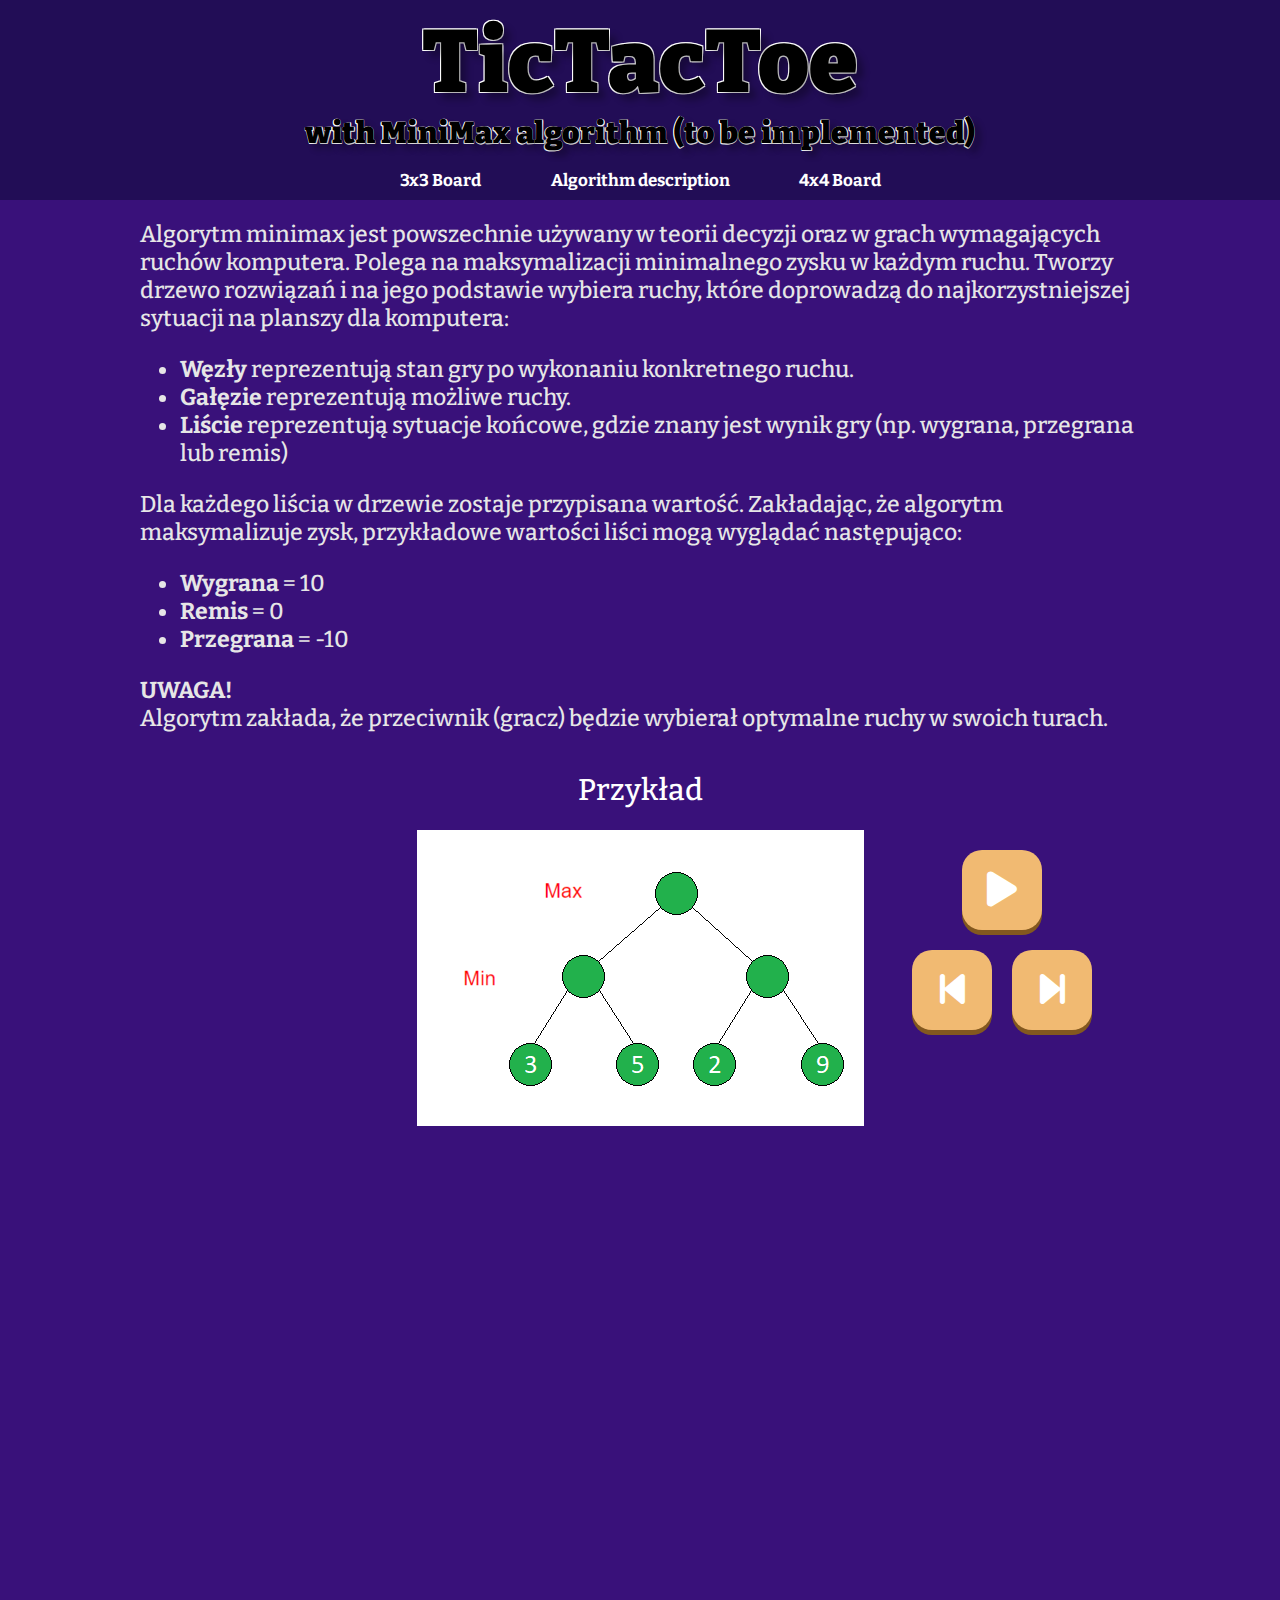
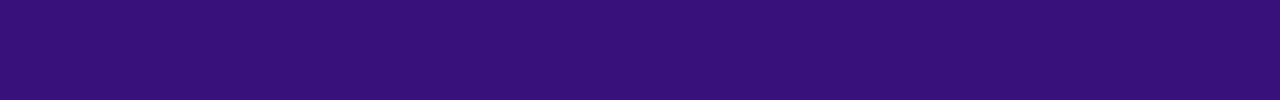
==== description.html @ 329640b1 "Started animating example" ====
<!DOCTYPE html>
<html lang="en">
<head>
    <meta charset="UTF-8">
    <title>TicTacToe with MiniMax algorithm</title>
    <link rel="stylesheet" href="description.css">
    <link rel="stylesheet" href="background_header.css">

    <link rel="preconnect" href="https://fonts.googleapis.com">
    <link rel="preconnect" href="https://fonts.gstatic.com" crossorigin>
    <link href="https://fonts.googleapis.com/css2?family=Bitter:ital,wght@0,100..900;1,100..900&display=swap" rel="stylesheet">
    <link href="https://fonts.googleapis.com/css2?family=Roboto:wght@400;900&display=swap" rel="stylesheet">
    <link href="https://cdnjs.cloudflare.com/ajax/libs/font-awesome/6.5.0/css/all.min.css" rel="stylesheet">

    <script src="exampleAnimation.js" defer></script>
</head>

<body>
    <div class="logo">
            <header>
            <a href="">
                <p class="main-title">TicTacToe</p>
                <p class="sub-title">with MiniMax algorithm (to be implemented)</p>
            </a>
            </header>
        <div class="menu">
            <div class="menuOption" id="option3x3" onclick="location.href='game3x3.html';">3x3 Board</div>
            <div class="menuOption" id="optionDescrytpion" onclick="location.href='description.html';">Algorithm description</div>
            <div class="menuOption" id="option4x4" onclick="location.href='game4x4.html';">4x4 Board</div>
        </div>
    </div>
    <div class="container">
        <div class="descriptionContainer">
            Algorytm minimax jest powszechnie używany w teorii decyzji oraz w grach wymagających ruchów komputera. 
            Polega na maksymalizacji minimalnego zysku w każdym ruchu.
            Tworzy drzewo rozwiązań i na jego 
            podstawie wybiera ruchy, które doprowadzą do najkorzystniejszej sytuacji na planszy dla komputera:
            <br/>
            <ul>
                <li><strong>Węzły</strong> reprezentują stan gry po wykonaniu konkretnego ruchu.</li>
                <li><strong>Gałęzie</strong> reprezentują możliwe ruchy.</li>
                <li><strong>Liście</strong> reprezentują sytuacje końcowe, gdzie znany jest wynik gry (np. wygrana, przegrana lub remis)</li>
            </ul>
            Dla każdego liścia w drzewie zostaje przypisana wartość. Zakładając, że algorytm maksymalizuje zysk, przykładowe wartości liści mogą wyglądać następująco:
            <br>
            <ul>
                <li><strong>Wygrana</strong> = 10</li>
                <li><strong>Remis</strong> = 0</li>
                <li><strong>Przegrana</strong> = -10</li>
            </ul>
            <strong>UWAGA!</strong> Algorytm zakłada, że przeciwnik (gracz) będzie wybierał optymalne ruchy w swoich turach.
        </div>
        <div class="example">
            <div class="exampleText">Przykład</div>
            <div class="exampleGIF">
                <div class="imageContainer">
                    <img src="images/minmaxv1.png" class="image">
                    <img src="images/minmaxv2.png" class="image">
                    <img src="images/minmaxv3.png" class="image">
                    <img src="images/minmaxv4.png" class="image">
                </div>
                <div class="playShadow">
                    <button class="exampleButton" id="playButton"><i class="fa-solid fa-play"></i></button>
                    <div class="shadow"></div>
                </div>
                <div class="previousShadow">
                    <button class="exampleButton" id="previousButton"><i class="fa-solid fa-backward-step"></i></button>
                    <div class="shadow"></div>
                </div>
                <div class="nextShadow">
                    <button class="exampleButton" id="nextButton"><i class="fa-solid fa-forward-step"></i></button>
                    <div class="shadow"></div>
                </div>
            </div>
        </div>
    </div>
</body>
</html>
---- description.css ----
.container {
    display: flex;
    flex-direction: column;
    width: 1040px;
    height: 1500px;
}

.descriptionContainer {
    display: flex;
    flex-direction: column;
    width: 1000px;
    height: 500px;
    padding: 20px;
    color: rgb(230, 230, 230);
    font-size: 23px;
    font-weight: 500;
}

.example {
    display: flex;
    flex-direction: column;
    align-items: center;
    width: 1040px;
    height: 1000px;
    overflow: hidden;
}

.exampleText {
    display: flex;
    justify-content: center;
    align-items: center;
    color: white;
    font-size: 30px;
    font-weight: 500;
    width: 1040px;
    height: 80px;
    padding-top: 10px;
}

.imageContainer {
    position: relative;
    height: 296px;
    width: 447px;
}

.image {
    position: absolute;
    top: 0;
    left: 0;
    width: 100%;
    height: auto;
    opacity: 0;
    transition: opacity 1s ease-in-out;
}

.image.active {
    opacity: 1;
}

.exampleGIF {
    position: relative;
    width: 1040px;
    height: 300px;
    display: flex;
    justify-content: center;
}

.exampleButton {
    position: relative;
    border-radius: 20px;
    height: 80px;
    width: 80px;
    background-color: rgb(241, 186, 114);
    border: 0px;
    color: rgb(255, 255, 255);
    font-size: 40px;
}

.exampleButton:hover {
    cursor: pointer;
    color: rgb(103, 118, 255);
}

.exampleButton:active {
    top: 5px;
}

.shadowButton:active {
    top: 5px;
}

.playShadow {
    position: absolute;
    height: 85px;
    top: 20px;
    transform: translateX(362px);
}

.previousShadow {
    position: absolute;
    height: 85px;
    top: 120px;
    transform: translateX(312px);
}

.nextShadow {
    position: absolute;
    height: 85px;
    top: 120px;
    transform: translateX(412px);
}

.shadow {
    position: absolute;
    background-color: rgb(197, 4, 4);
    top: 5px;
    height: 80px;
    width: 80px;
    border-radius: 20px;
    z-index: -1;
    background-color: rgb(131, 88, 31);
}
---- background_header.css ----
body {
    background-color: rgb(57, 17, 122);
    display: flex;
    flex-direction: column;
    align-items: center;
    overflow: auto;
    scrollbar-width: none;
    margin: 0;
    font-family: "Bitter", serif;
    font-weight: 300;
}

/* scrollbar remove */
html {
    -ms-overflow-style: none; /*Internet Explorer 10+ */
    scrollbar-width: none;    /*Firefox */
}
html::-webkit-scrollbar {
    display: none; /*Safari and Chrome */
}

.logo {
    width: 100vw;
    display: flex;
    flex-direction: column;
    align-items: center;
    height: 200px;
    background-color: rgb(34, 13, 86);
}

header {
    width: 100vw;
    text-align: center;
    height: 170px;
}

header a {
    text-decoration: none;
    color: inherit;
}

.menu {
    width: 100vw;
    height: 40px;
    background-color: rgb(34, 13, 86);
    display: flex;
    justify-content: center;
    color: white;
}

.menuOption {
    display: block;
    width: 190px;
    text-align: center;
    padding: 5px;
    display: flex;
    align-items: center;
    justify-content: center;
    font-size: 17px;
    font-weight: 700;
    transition: 0.2s ease-out;
}

.menuOption:hover {
    background-color: rgb(44, 18, 112);
    cursor: pointer;
}

.main-title {
    font-size: 88px;
    font-weight: 900;
    margin-bottom: 0px;
    margin-top: 10px;
    text-shadow: 
    7px 7px 7px rgba(0, 0, 0, 0.3),
    -1px -1px 0 white,
     1px -1px 0 white,
    -1px  1px 0 white,
     1px  1px 0 white;
}

.sub-title {
    margin-top: 0px;
    margin-bottom: 0px;
    font-size: 30px;
    font-weight: 900;
    letter-spacing: 0.5px;
    text-shadow:
    6px 6px 6px rgba(0, 0, 0, 0.3),
    -0.5px -0.5px 0 white,  
    0.5px -0.5px 0 white,
    -0.5px  0.5px 0 white,
    0.5px  0.5px 0 white;
}
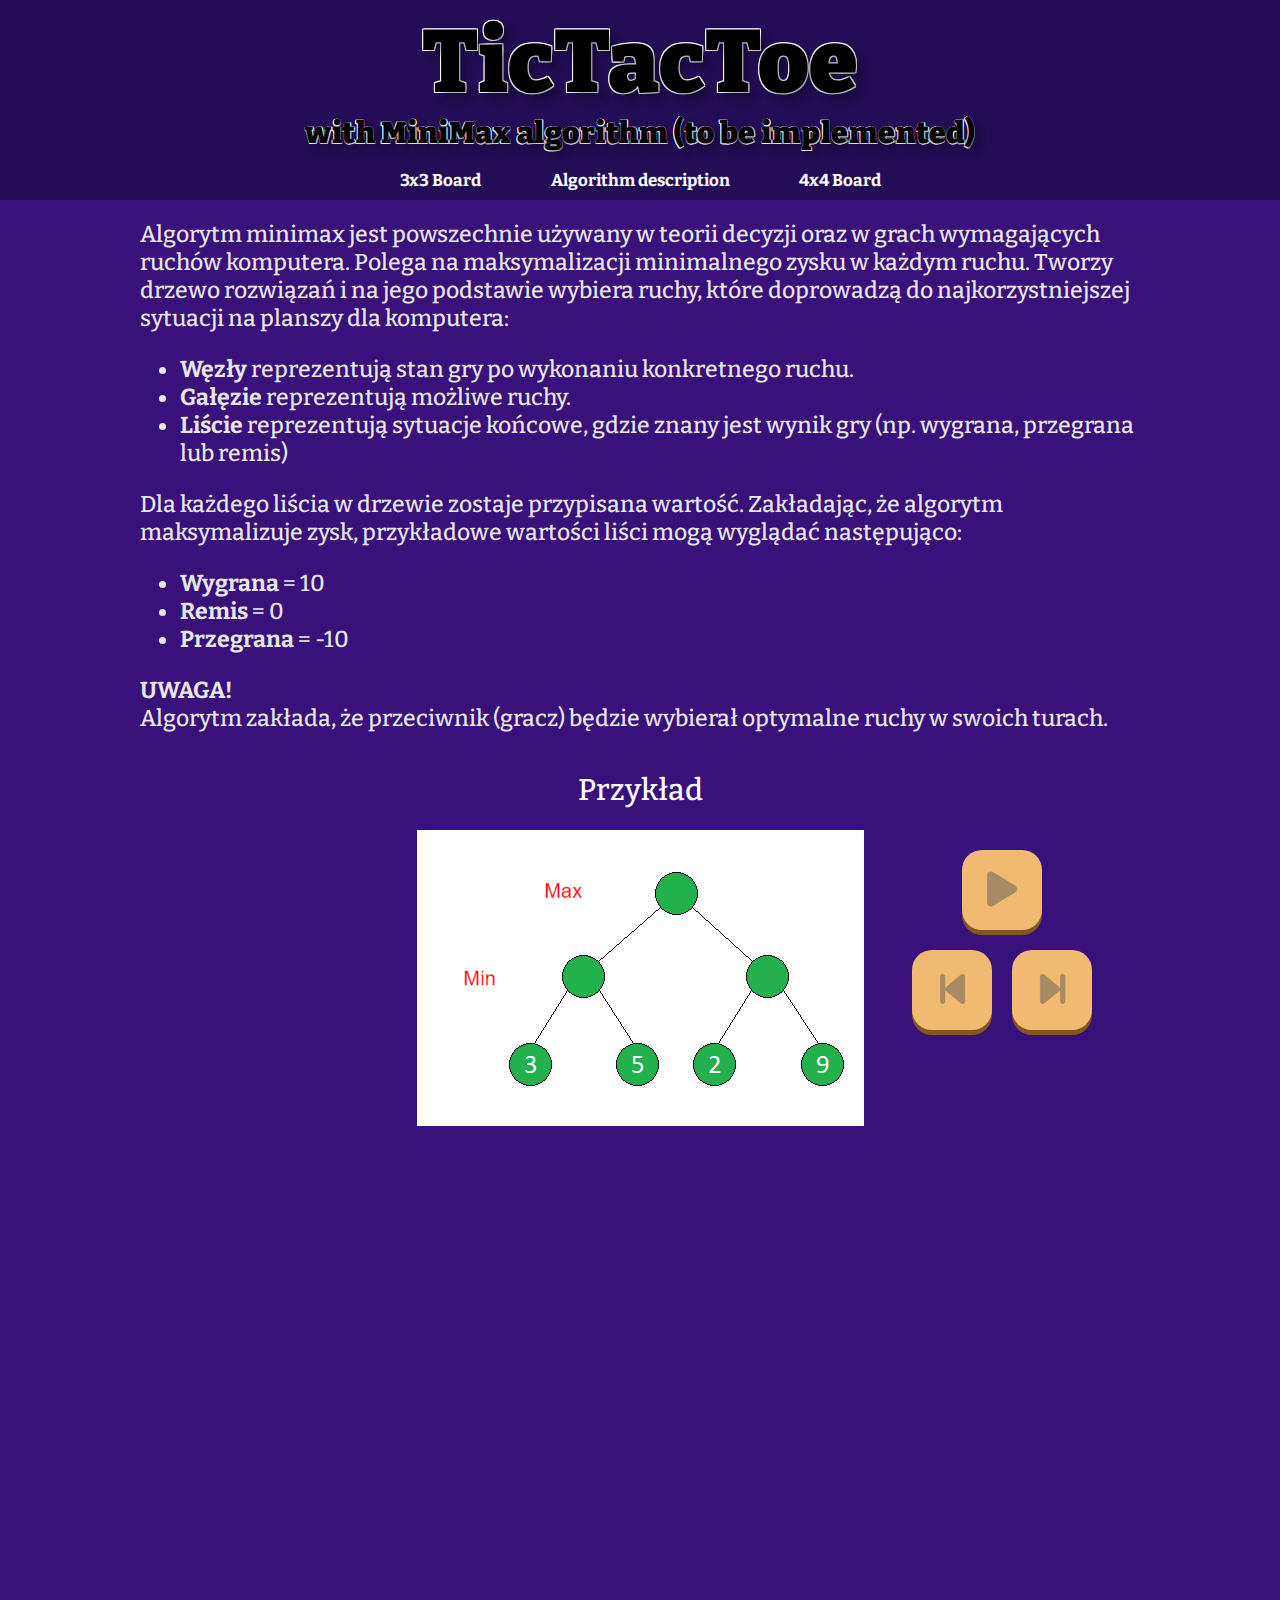
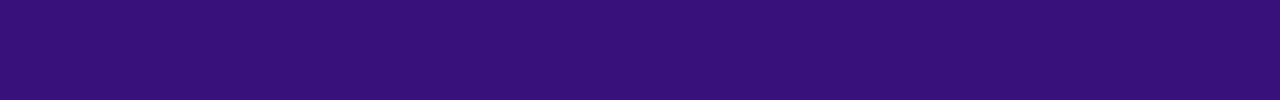
==== commit 5daba654: "Finished example animations" ====
--- a/description.html
+++ b/description.html
@@ -17,17 +17,17 @@
 
 <body>
     <div class="logo">
-            <header>
+        <header>
             <a href="">
                 <p class="main-title">TicTacToe</p>
                 <p class="sub-title">with MiniMax algorithm (to be implemented)</p>
             </a>
-            </header>
-        <div class="menu">
-            <div class="menuOption" id="option3x3" onclick="location.href='game3x3.html';">3x3 Board</div>
-            <div class="menuOption" id="optionDescrytpion" onclick="location.href='description.html';">Algorithm description</div>
-            <div class="menuOption" id="option4x4" onclick="location.href='game4x4.html';">4x4 Board</div>
-        </div>
+        </header>
+    </div>
+    <div class="menu">
+        <div class="menuOption" id="option3x3" onclick="location.href='game3x3.html';">3x3 Board</div>
+        <div class="menuOption" id="optionDescrytpion" onclick="location.href='description.html';">Algorithm description</div>
+        <div class="menuOption" id="option4x4" onclick="location.href='game4x4.html';">4x4 Board</div>
     </div>
     <div class="container">
         <div class="descriptionContainer">
--- a/description.css
+++ b/description.css
@@ -50,7 +50,7 @@
     width: 100%;
     height: auto;
     opacity: 0;
-    transition: opacity 1s ease-in-out;
+    transition: opacity 0.4s ease-in-out;
 }
 
 .image.active {
@@ -72,7 +72,8 @@
     width: 80px;
     background-color: rgb(241, 186, 114);
     border: 0px;
-    color: rgb(255, 255, 255);
+    /* color: rgb(255, 255, 255); */
+    color: rgb(168, 139, 101);
     font-size: 40px;
 }
 
@@ -82,10 +83,6 @@
 }
 
 .exampleButton:active {
-    top: 5px;
-}
-
-.shadowButton:active {
     top: 5px;
 }
 
@@ -121,3 +118,8 @@
     background-color: rgb(131, 88, 31);
 }
 
+.exampleButton.disabled {
+    background-color: rgb(150, 123, 87);
+    color: rgb(233, 194, 143);
+    pointer-events: none;
+}--- a/background_header.css
+++ b/background_header.css
@@ -24,7 +24,7 @@
     display: flex;
     flex-direction: column;
     align-items: center;
-    height: 200px;
+    height: 160px;
     background-color: rgb(34, 13, 86);
 }
 
@@ -40,6 +40,8 @@
 }
 
 .menu {
+    position: sticky;
+    top: 0;
     width: 100vw;
     height: 40px;
     background-color: rgb(34, 13, 86);
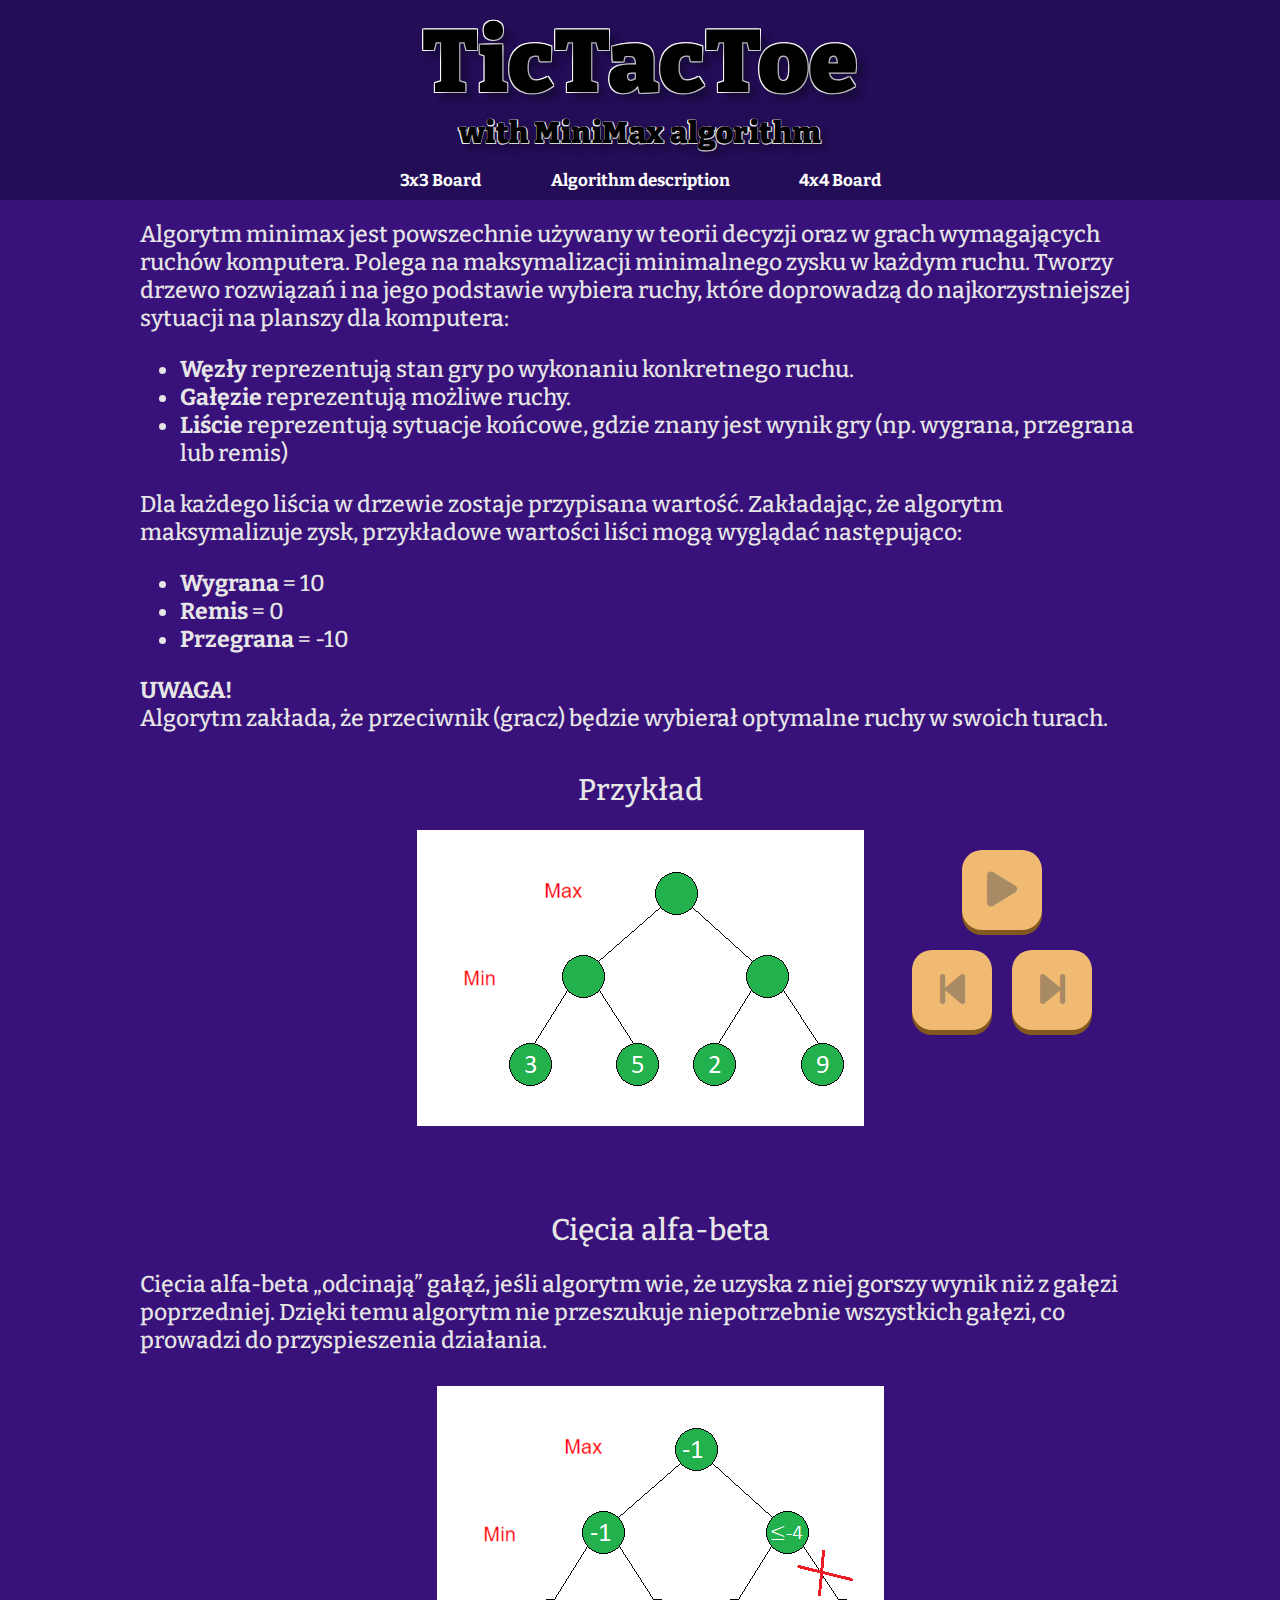
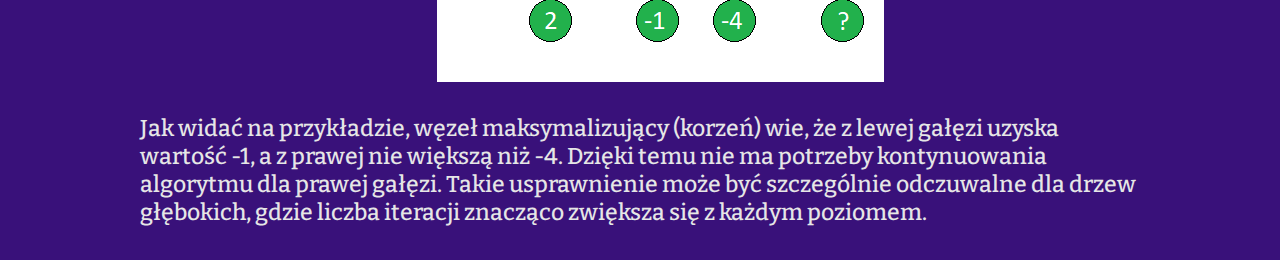
==== commit b31fd3a5: "Implemented algorithm with alpha/beta pruning (4x4 is not working)." ====
--- a/description.html
+++ b/description.html
@@ -3,8 +3,8 @@
 <head>
     <meta charset="UTF-8">
     <title>TicTacToe with MiniMax algorithm</title>
-    <link rel="stylesheet" href="description.css">
-    <link rel="stylesheet" href="background_header.css">
+    <link rel="stylesheet" href="styles/description.css">
+    <link rel="stylesheet" href="styles/background_header.css">
 
     <link rel="preconnect" href="https://fonts.googleapis.com">
     <link rel="preconnect" href="https://fonts.gstatic.com" crossorigin>
@@ -12,7 +12,7 @@
     <link href="https://fonts.googleapis.com/css2?family=Roboto:wght@400;900&display=swap" rel="stylesheet">
     <link href="https://cdnjs.cloudflare.com/ajax/libs/font-awesome/6.5.0/css/all.min.css" rel="stylesheet">
 
-    <script src="exampleAnimation.js" defer></script>
+    <script src="scripts/exampleAnimation.js" defer></script>
 </head>
 
 <body>
@@ -20,7 +20,7 @@
         <header>
             <a href="">
                 <p class="main-title">TicTacToe</p>
-                <p class="sub-title">with MiniMax algorithm (to be implemented)</p>
+                <p class="sub-title">with MiniMax algorithm</p>
             </a>
         </header>
     </div>
@@ -73,6 +73,18 @@
                 </div>
             </div>
         </div>
+        <div class="alphaBetaExample">
+            <div class="ABText">Cięcia alfa-beta</div>
+            Cięcia alfa-beta „odcinają” gałąź, jeśli algorytm wie, że uzyska z niej gorszy wynik niż z gałęzi poprzedniej. 
+            Dzięki temu algorytm nie przeszukuje niepotrzebnie wszystkich gałęzi, co prowadzi do przyspieszenia działania.
+            <div class="ABImage">
+                <img src="images/alfaBeta.png">
+            </div>
+            Jak widać na przykładzie, węzeł maksymalizujący (korzeń) wie, że z lewej gałęzi uzyska wartość -1, a z prawej nie większą niż -4.
+            Dzięki temu nie ma potrzeby kontynuowania algorytmu dla prawej gałęzi. 
+            Takie usprawnienie może być szczególnie odczuwalne dla drzew głębokich, 
+            gdzie liczba iteracji znacząco zwiększa się z każdym poziomem.
+        </div>
     </div>
 </body>
 </html>--- a/styles/description.css
+++ b/styles/description.css
@@ -0,0 +1,157 @@
+.container {
+    display: flex;
+    flex-direction: column;
+    width: 1040px;
+    height: 1660px;
+}
+
+.descriptionContainer {
+    display: flex;
+    flex-direction: column;
+    width: 1000px;
+    height: 500px;
+    padding: 20px;
+    color: rgb(230, 230, 230);
+    font-size: 23px;
+    font-weight: 500;
+}
+
+.example {
+    display: flex;
+    flex-direction: column;
+    align-items: center;
+    width: 1040px;
+    height: 420px;
+    overflow: hidden;
+}
+
+.exampleText {
+    display: flex;
+    justify-content: center;
+    align-items: center;
+    color: rgb(230, 230, 230);
+    font-size: 30px;
+    font-weight: 500;
+    width: 1040px;
+    height: 80px;
+    padding-top: 10px;
+}
+
+.imageContainer {
+    position: relative;
+    height: 296px;
+    width: 447px;
+}
+
+.image {
+    position: absolute;
+    top: 0;
+    left: 0;
+    width: 100%;
+    height: auto;
+    opacity: 0;
+    transition: opacity 0.4s ease-in-out;
+}
+
+.image.active {
+    opacity: 1;
+}
+
+.exampleGIF {
+    position: relative;
+    width: 1040px;
+    height: 300px;
+    display: flex;
+    justify-content: center;
+}
+
+.exampleButton {
+    position: relative;
+    border-radius: 20px;
+    height: 80px;
+    width: 80px;
+    background-color: rgb(241, 186, 114);
+    border: 0px;
+    color: rgb(168, 139, 101);
+    font-size: 40px;
+}
+
+.exampleButton:hover {
+    cursor: pointer;
+    color: rgb(103, 118, 255);
+}
+
+.exampleButton:active {
+    top: 5px;
+}
+
+.playShadow {
+    position: absolute;
+    height: 85px;
+    top: 20px;
+    transform: translateX(362px);
+}
+
+.previousShadow {
+    position: absolute;
+    height: 85px;
+    top: 120px;
+    transform: translateX(312px);
+}
+
+.nextShadow {
+    position: absolute;
+    height: 85px;
+    top: 120px;
+    transform: translateX(412px);
+}
+
+.shadow {
+    position: absolute;
+    background-color: rgb(197, 4, 4);
+    top: 5px;
+    height: 80px;
+    width: 80px;
+    border-radius: 20px;
+    z-index: -1;
+    background-color: rgb(131, 88, 31);
+}
+
+.exampleButton.disabled {
+    background-color: rgb(150, 123, 87);
+    color: rgb(233, 194, 143);
+    pointer-events: none;
+}
+
+.alphaBetaExample {
+    width: 1000px;
+    height: 650px;
+    display: flex;
+    flex-direction: column;
+    color: rgb(230, 230, 230);
+    font-size: 23px;
+    font-weight: 500;
+    padding: 20px;
+}
+
+.ABText {
+    display: flex;
+    justify-content: center;
+    align-items: center;
+    color: rgb(230, 230, 230);
+    font-size: 30px;
+    font-weight: 500;
+    width: 1040px;
+    height: 80px;
+    padding-top: 10px;
+}
+
+.ABImage {
+    display: flex;
+    align-items: center;
+    justify-content: center;
+    width: 1040px;
+    height: 300px;
+    margin-top: 30px;
+    margin-bottom: 30px;
+}--- a/styles/background_header.css
+++ b/styles/background_header.css
@@ -0,0 +1,97 @@
+body {
+    background-color: rgb(57, 17, 122);
+    display: flex;
+    flex-direction: column;
+    align-items: center;
+    overflow: auto;
+    scrollbar-width: none;
+    margin: 0;
+    font-family: "Bitter", serif;
+    font-weight: 300;
+}
+
+/* scrollbar remove */
+html {
+    -ms-overflow-style: none; /*Internet Explorer 10+ */
+    scrollbar-width: none;    /*Firefox */
+}
+html::-webkit-scrollbar {
+    display: none; /*Safari and Chrome */
+}
+
+.logo {
+    width: 100vw;
+    display: flex;
+    flex-direction: column;
+    align-items: center;
+    height: 160px;
+    background-color: rgb(34, 13, 86);
+}
+
+header {
+    width: 100vw;
+    text-align: center;
+    height: 170px;
+}
+
+header a {
+    text-decoration: none;
+    color: inherit;
+}
+
+.menu {
+    position: sticky;
+    z-index: 100;
+    top: 0;
+    width: 100vw;
+    height: 40px;
+    background-color: rgb(34, 13, 86);
+    display: flex;
+    justify-content: center;
+    color: white;
+}
+
+.menuOption {
+    display: block;
+    width: 190px;
+    text-align: center;
+    padding: 5px;
+    display: flex;
+    align-items: center;
+    justify-content: center;
+    font-size: 17px;
+    font-weight: 700;
+    transition: 0.2s ease-out;
+}
+
+.menuOption:hover {
+    background-color: rgb(44, 18, 112);
+    cursor: pointer;
+}
+
+.main-title {
+    font-size: 88px;
+    font-weight: 900;
+    margin-bottom: 0px;
+    margin-top: 10px;
+    text-shadow: 
+    7px 7px 7px rgba(0, 0, 0, 0.3),
+    -1px -1px 0 white,
+     1px -1px 0 white,
+    -1px  1px 0 white,
+     1px  1px 0 white;
+}
+
+.sub-title {
+    margin-top: 0px;
+    margin-bottom: 0px;
+    font-size: 30px;
+    font-weight: 900;
+    letter-spacing: 0.5px;
+    text-shadow:
+    6px 6px 6px rgba(0, 0, 0, 0.3),
+    -0.5px -0.5px 0 white,  
+    0.5px -0.5px 0 white,
+    -0.5px  0.5px 0 white,
+    0.5px  0.5px 0 white;
+}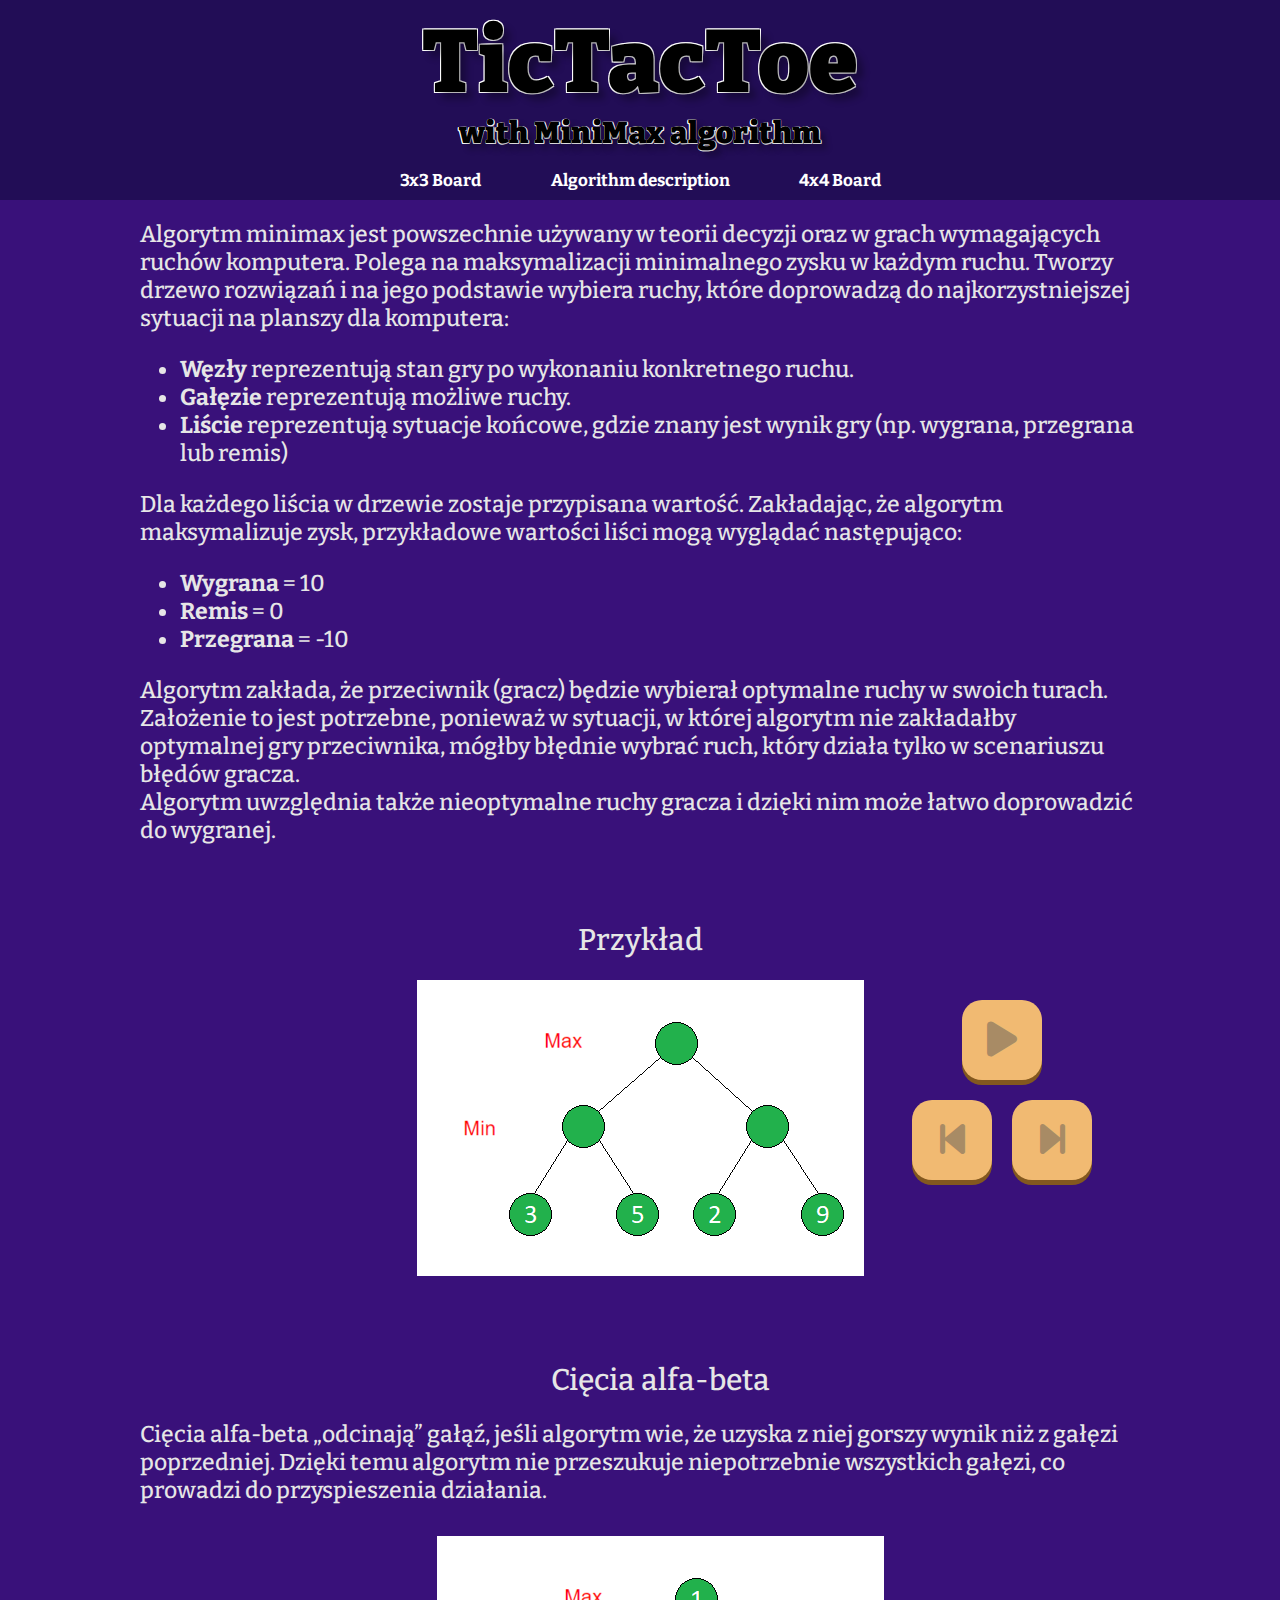
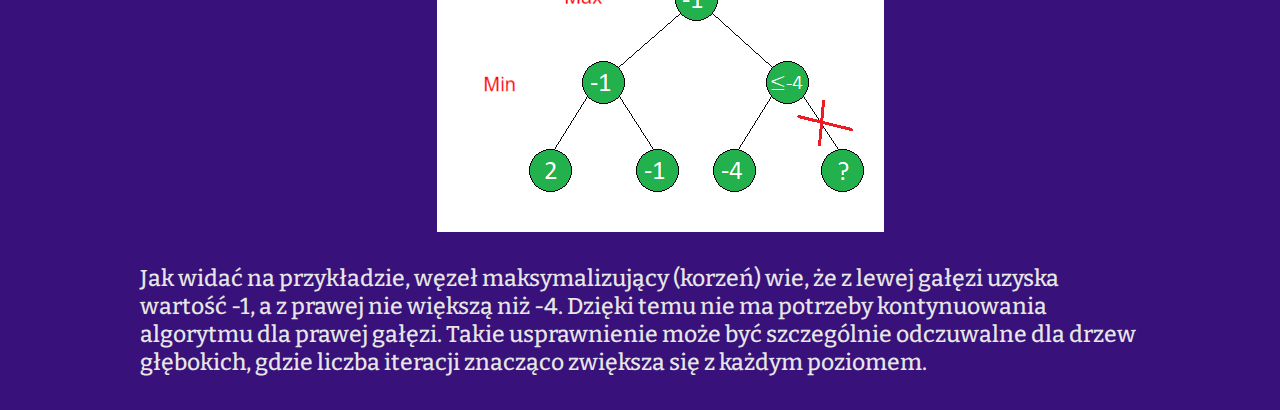
==== commit 1cbd8ac4: "Fixes" ====
--- a/description.html
+++ b/description.html
@@ -48,7 +48,10 @@
                 <li><strong>Remis</strong> = 0</li>
                 <li><strong>Przegrana</strong> = -10</li>
             </ul>
-            <strong>UWAGA!</strong> Algorytm zakłada, że przeciwnik (gracz) będzie wybierał optymalne ruchy w swoich turach.
+            Algorytm zakłada, że przeciwnik (gracz) będzie wybierał optymalne ruchy w swoich turach. <br>
+            Założenie to jest potrzebne, ponieważ w sytuacji, w której algorytm nie zakładałby optymalnej gry przeciwnika,
+            mógłby błędnie wybrać ruch, który działa tylko w scenariuszu błędów gracza. <br>
+            Algorytm uwzględnia także nieoptymalne ruchy gracza i dzięki nim może łatwo doprowadzić do wygranej.
         </div>
         <div class="example">
             <div class="exampleText">Przykład</div>
--- a/styles/description.css
+++ b/styles/description.css
@@ -2,14 +2,14 @@
     display: flex;
     flex-direction: column;
     width: 1040px;
-    height: 1660px;
+    height: 1810px;
 }
 
 .descriptionContainer {
     display: flex;
     flex-direction: column;
     width: 1000px;
-    height: 500px;
+    height: 650px;
     padding: 20px;
     color: rgb(230, 230, 230);
     font-size: 23px;
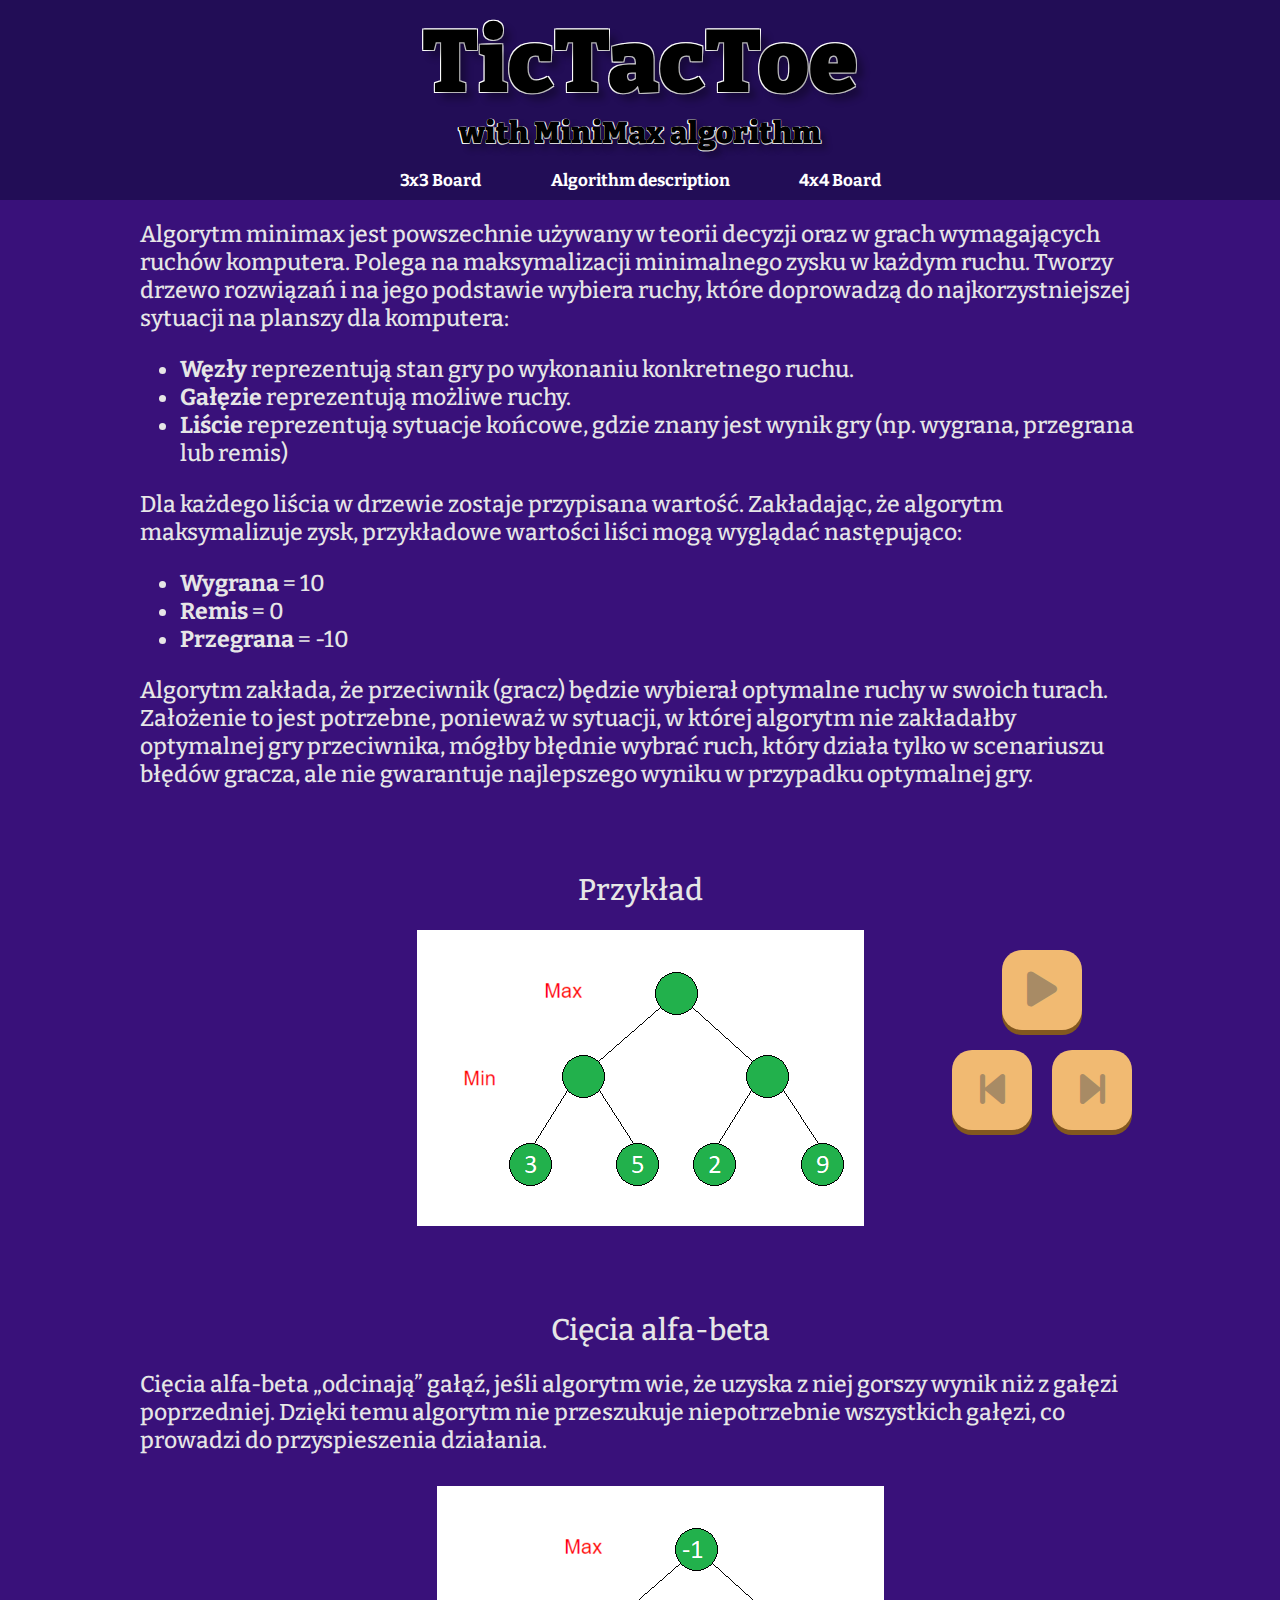
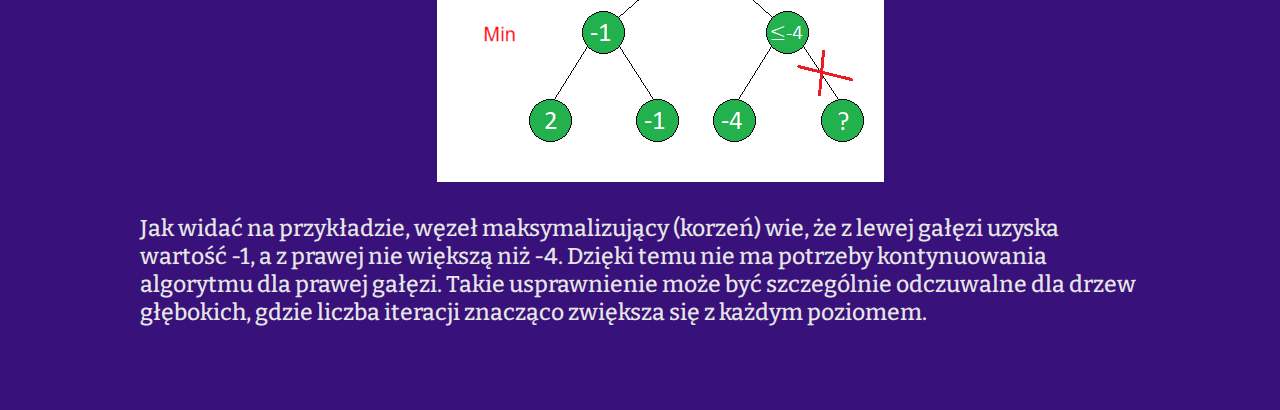
==== commit 534320f1: "First version of visualization" ====
--- a/description.html
+++ b/description.html
@@ -50,8 +50,8 @@
             </ul>
             Algorytm zakłada, że przeciwnik (gracz) będzie wybierał optymalne ruchy w swoich turach. <br>
             Założenie to jest potrzebne, ponieważ w sytuacji, w której algorytm nie zakładałby optymalnej gry przeciwnika,
-            mógłby błędnie wybrać ruch, który działa tylko w scenariuszu błędów gracza. <br>
-            Algorytm uwzględnia także nieoptymalne ruchy gracza i dzięki nim może łatwo doprowadzić do wygranej.
+            mógłby błędnie wybrać ruch, który działa tylko w scenariuszu błędów gracza,
+            ale nie gwarantuje najlepszego wyniku w przypadku optymalnej gry.
         </div>
         <div class="example">
             <div class="exampleText">Przykład</div>
--- a/styles/description.css
+++ b/styles/description.css
@@ -9,7 +9,7 @@
     display: flex;
     flex-direction: column;
     width: 1000px;
-    height: 650px;
+    height: 600px;
     padding: 20px;
     color: rgb(230, 230, 230);
     font-size: 23px;
@@ -66,7 +66,9 @@
 }
 
 .exampleButton {
-    position: relative;
+    position: absolute; 
+    top: 0;
+    left: 0;
     border-radius: 20px;
     height: 80px;
     width: 80px;
@@ -74,6 +76,7 @@
     border: 0px;
     color: rgb(168, 139, 101);
     font-size: 40px;
+    transition: 0.1s ease;
 }
 
 .exampleButton:hover {
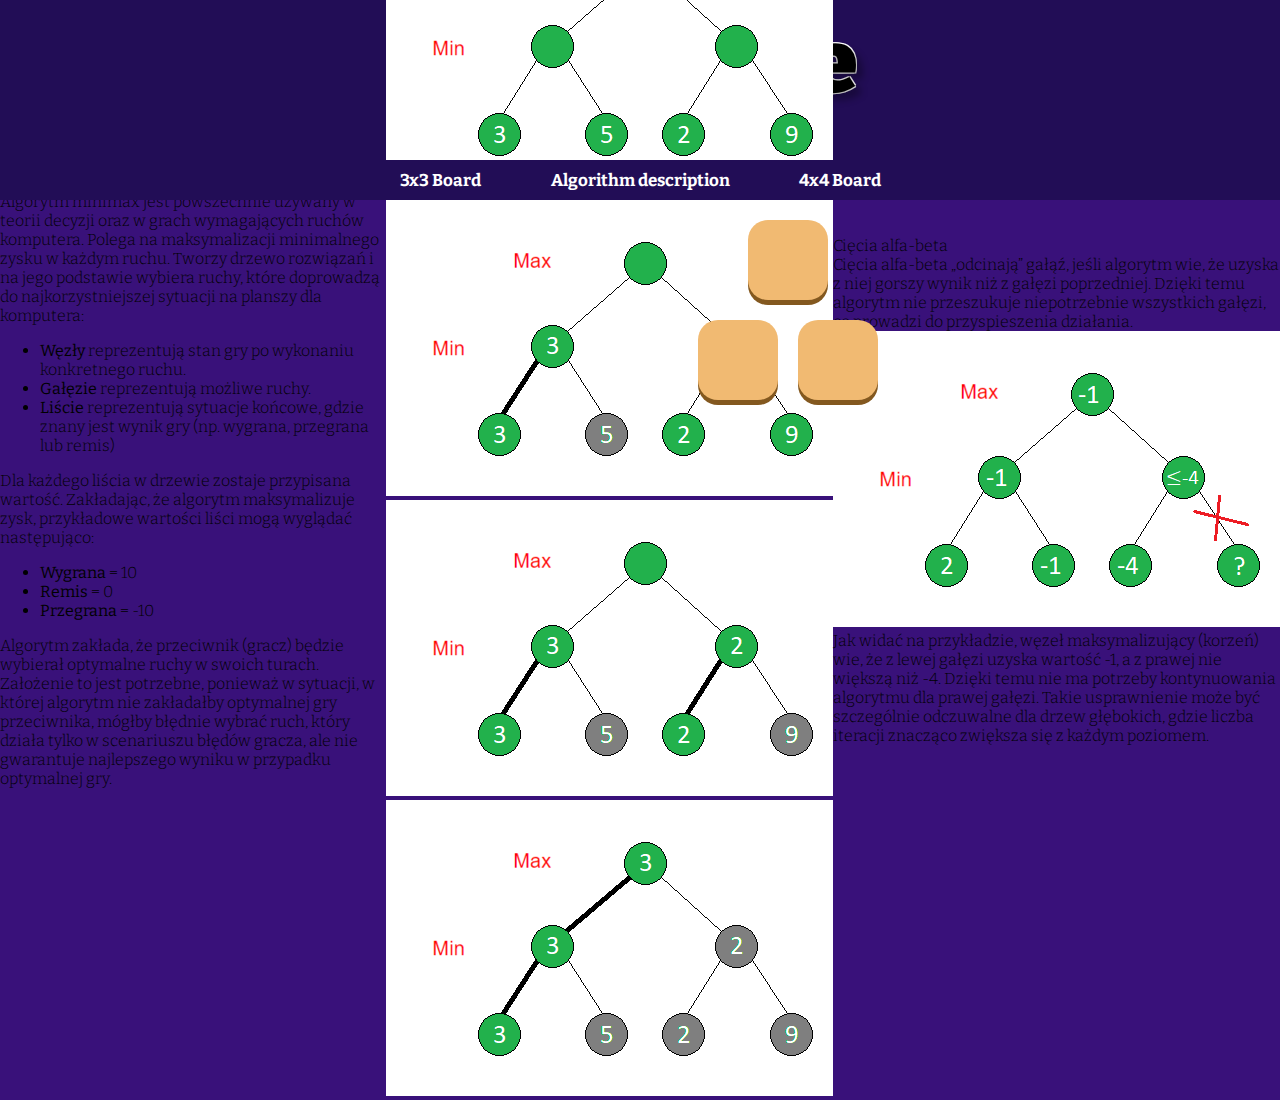
==== commit 06f5fb36: "Finished visualization" ====
--- a/description.html
+++ b/description.html
@@ -3,16 +3,18 @@
 <head>
     <meta charset="UTF-8">
     <title>TicTacToe with MiniMax algorithm</title>
-    <link rel="stylesheet" href="styles/description.css">
+    <link rel="stylesheet" href="styles/game.css">
     <link rel="stylesheet" href="styles/background_header.css">
+    <link rel="stylesheet" href="styles/buttons.css">
 
     <link rel="preconnect" href="https://fonts.googleapis.com">
     <link rel="preconnect" href="https://fonts.gstatic.com" crossorigin>
     <link href="https://fonts.googleapis.com/css2?family=Bitter:ital,wght@0,100..900;1,100..900&display=swap" rel="stylesheet">
     <link href="https://fonts.googleapis.com/css2?family=Roboto:wght@400;900&display=swap" rel="stylesheet">
-    <link href="https://cdnjs.cloudflare.com/ajax/libs/font-awesome/6.5.0/css/all.min.css" rel="stylesheet">
 
-    <script src="scripts/exampleAnimation.js" defer></script>
+    <script src="scripts/gameLogic.js" defer></script>
+    <script src="scripts/algorithm.js" defer></script>
+    <script src="scripts/buttons.js" defer></script>
 </head>
 
 <body>
--- a/styles/game.css
+++ b/styles/game.css
@@ -0,0 +1,178 @@
+.container {
+    display: flex;
+    position: relative;
+    width: 100vw;
+    height: 580px; 
+    justify-content: center;
+    align-items: center;
+
+}
+
+.scoreContainer {
+    position: absolute;
+    top: 0;
+    left: 50%;
+    transform: translateX(300px);
+    width: 240px;
+    height: 580px;
+    display: flex;
+    flex-direction: column;
+    align-items: center;
+}
+
+.difficultyContainer {
+    position: absolute;
+    top: 0;
+    left: 50%;
+    transform: translateX(-580px);
+    width: 320px;
+    height: 100px;
+    text-align: center;
+    font-size: 30px;
+    font-weight: 700;
+    margin-top: 110px;
+    color: white;
+}
+
+.visualizationContainer {
+    position: absolute;
+    top: 0;
+    left: 50%;
+    transform: translateX(-580px);
+    width: 320px;
+    height: 100px;
+    text-align: center;
+    font-size: 24px;
+    font-weight: 700;
+    margin-top: 230px;
+    color: white;
+}
+
+.status {
+    text-align: center;
+    font-size: 30px;
+    font-weight: 700;
+    padding: 5px;
+    margin-top: 60px;
+    color: white;
+}
+
+.scoreText {
+    width: 100px;
+    height: 30px;
+    color: white;
+    display: flex;
+    align-items: center;
+    justify-content: center;
+    font-size: 20px;
+    font-weight: 700;
+    margin-top: 50px;
+}
+
+.score {
+    width: 100px;
+    height: 30px;
+    font-size: 20px;
+    font-weight: 700;
+    background-color: rgb(136, 158, 214);
+    border-radius: 10px;
+    display: flex;
+    align-items: center;
+    justify-content: center;
+}
+
+#gameContainer3x3 {
+    position: relative;
+    width: 400px;
+    height: 580px;
+    display: flex;
+    flex-direction: column;
+    align-items: center;
+}
+
+#board3x3 {
+    margin-top: 80px;
+    height: 370px;
+    width: 370px;
+    display: grid;
+    grid-template-columns: repeat(3, 110px);
+    grid-template-rows: repeat(3, 110px);
+    justify-content: center;
+    align-content: center;
+    gap: 10px;
+}
+
+#gameContainer4x4 {
+    position: relative;
+    width: 520px;
+    height: 580px;
+    display: flex;
+    flex-direction: column;
+    align-items: center;
+}
+
+#board4x4 {
+    margin-top: 10px;
+    height: 490px;
+    width: 490px;
+    display: grid;
+    grid-template-columns: repeat(4, 110px);
+    grid-template-rows: repeat(4, 110px);
+    justify-content: center;
+    align-content: center;
+    gap: 10px;
+}
+
+.field {
+    height: 110px;
+    width: 110px;
+    display: flex;
+    justify-content: center;
+    align-items: center;
+    background-color: rgb(86, 49, 180);
+    border-radius: 15px;
+    transition: 0.2s ease-in-out;
+    box-shadow: 0 0 8px rgba(0, 0, 0, 0.3);
+    font-family: "Roboto";
+    font-size: 60px;
+    font-weight: bold;
+}
+
+.field:hover{
+    background-color: rgb(77, 44, 162);
+    cursor: pointer;
+    transform: scale(1.05);
+    box-shadow: 0 0 12px rgba(0, 0, 0, 0.3);
+}
+
+@keyframes clickAnimation {
+    0% { transform: scale(1.05); }
+    50% { transform: scale(0.95); }
+    100% { transform: scale(1); }
+}
+
+.clickAnimation {
+    animation: clickAnimation 0.2s ease-in-out;
+}
+
+.field.x {
+    background-color: rgba(229, 191, 53, 0.5);
+}
+
+.field.o {
+    background-color: rgba(191, 21, 86, 0.5);
+}
+
+.winner {
+    background-color: rgb(113, 168, 30) !important;
+}
+
+.blank {
+    background-color: rgb(34, 13, 86) !important;
+}
+
+.x:hover, .o:hover, .winner:hover, .blank:hover {
+    transform: none;
+    cursor: default;
+    box-shadow: 0 0 8px rgba(0, 0, 0, 0.3);
+}--- a/styles/buttons.css
+++ b/styles/buttons.css
@@ -0,0 +1,243 @@
+/* ############## RESTART BUTTON ############## */
+.restartButton {
+    position: relative;
+    height: 45px;
+    width: 150px;
+}
+
+#restartButton3x3 {
+    margin-top: 70px;
+}
+
+#restartButton4x4 {
+    margin-top: 20px;    
+}
+
+.restartShadow {
+    position: absolute;
+    background-color: rgb(131, 88, 31);
+    height: 25px;
+    width: 150px;
+    top: 20px;
+    border-radius: 5px;
+}
+
+#restart {
+    position: absolute;
+    top: 0;
+    left: 0;
+    z-index: 10;
+    width: 150px;
+    height: 40px;
+    background-color: rgb(241, 186, 114);
+    border-radius: 5px;
+    font-family: inherit;
+    font-weight: 700;
+    font-size: 18px;
+    border: 0;
+    transition: 0.1s ease;
+    box-shadow: 4px 0px 6px rgba(0, 0, 0, 0.3);
+}
+
+#restart:hover {
+    background-color: rgb(213, 154, 78);
+    cursor: pointer;
+    box-shadow: 0px 0px 6px rgba(0, 0, 0, 0.3);
+}
+
+#restart:active {
+    top: 5px;
+}
+
+/* ############## SIDE BUTTONS ############## */
+
+.buttonRow {
+    position: relative;
+    height: 50px;
+    margin-top: 15px;
+}
+
+.sideButton {
+    position: absolute;
+    top: 0;
+    left: 0;
+    z-index: 10;
+    width: 80px;
+    height: 30px;
+    color: black;
+    font-size: 16px;
+    font-weight: 700;
+    border-radius: 5px;
+    border: 0;
+    background-color: rgb(241, 186, 114);
+    transition: 0.1s ease;
+    box-shadow: 4px 0px 6px rgba(0, 0, 0, 0.3);
+}
+
+.sideButton:hover {
+    background-color: rgb(213, 154, 78);
+    cursor: pointer;
+    box-shadow: 0px 0px 6px rgba(0, 0, 0, 0.3);
+}
+
+.sideButton:active {
+    top: 5px;
+}
+
+.sideButton.diffChosen {
+    background-color: rgb(150, 123, 87);
+    color: rgb(233, 194, 143);
+    pointer-events: none;
+}
+
+.sideButton.disabled {
+    pointer-events: none;
+}
+
+.diffShadow {
+    position: absolute;
+    top: 5px;
+    height: 30px;
+    width: 80px;
+    background-color: rgb(131, 88, 31);
+    border-radius: 5px;
+}
+
+/* ############## DIFFICULTY BUTTONS ############## */
+
+.easyShadow {
+    position: absolute;
+    top: 0;
+    left: 20px;
+    height: 35px;
+    width: 80px;
+}
+
+.mediumShadow {
+    position: absolute;
+    top: 0;
+    left: 120px;
+    height: 35px;
+    width: 80px;
+}
+
+.hardShadow {
+    position: absolute;
+    top: 0;
+    left: 220px;
+    height: 35px;
+    width: 80px;
+}
+
+/* ############## VISUALIZATION BUTTONS ############## */
+
+.onShadow {
+    position: absolute;
+    top: 0;
+    left: 70px;
+    height: 35px;
+    width: 80px;
+}
+
+.offShadow {
+    position: absolute;
+    top: 0;
+    left: 170px;
+    height: 35px;
+    width: 80px;
+}
+
+#speedRow {
+    margin-top: 0;
+}
+
+.slowSpeed {
+    position: absolute;
+    top: 0;
+    left: 20px;
+    height: 35px;
+    width: 80px;
+}
+
+.normalSpeed {
+    position: absolute;
+    top: 0;
+    left: 120px;
+    height: 35px;
+    width: 80px;
+}
+
+.fastSpeed {
+    position: absolute;
+    top: 0;
+    left: 220px;
+    height: 35px;
+    width: 80px;
+}
+
+#speedRow .hidden {
+    pointer-events: none;
+}
+
+/* ############## DESCRIPTION/EXAMPLE BUTTONS ############## */
+
+.exampleButton {
+    position: absolute; 
+    top: 0;
+    left: 0;
+    border-radius: 20px;
+    height: 80px;
+    width: 80px;
+    background-color: rgb(241, 186, 114);
+    border: 0px;
+    color: rgb(168, 139, 101);
+    font-size: 40px;
+    transition: 0.1s ease;
+}
+
+.exampleButton:hover {
+    cursor: pointer;
+    color: rgb(103, 118, 255);
+}
+
+.exampleButton:active {
+    top: 5px;
+}
+
+.playShadow {
+    position: absolute;
+    height: 85px;
+    top: 20px;
+    transform: translateX(362px);
+}
+
+.previousShadow {
+    position: absolute;
+    height: 85px;
+    top: 120px;
+    transform: translateX(312px);
+}
+
+.nextShadow {
+    position: absolute;
+    height: 85px;
+    top: 120px;
+    transform: translateX(412px);
+}
+
+.shadow {
+    position: absolute;
+    background-color: rgb(197, 4, 4);
+    top: 5px;
+    height: 80px;
+    width: 80px;
+    border-radius: 20px;
+    z-index: -1;
+    background-color: rgb(131, 88, 31);
+}
+
+.exampleButton.disabled {
+    background-color: rgb(150, 123, 87);
+    color: rgb(233, 194, 143);
+    pointer-events: none;
+}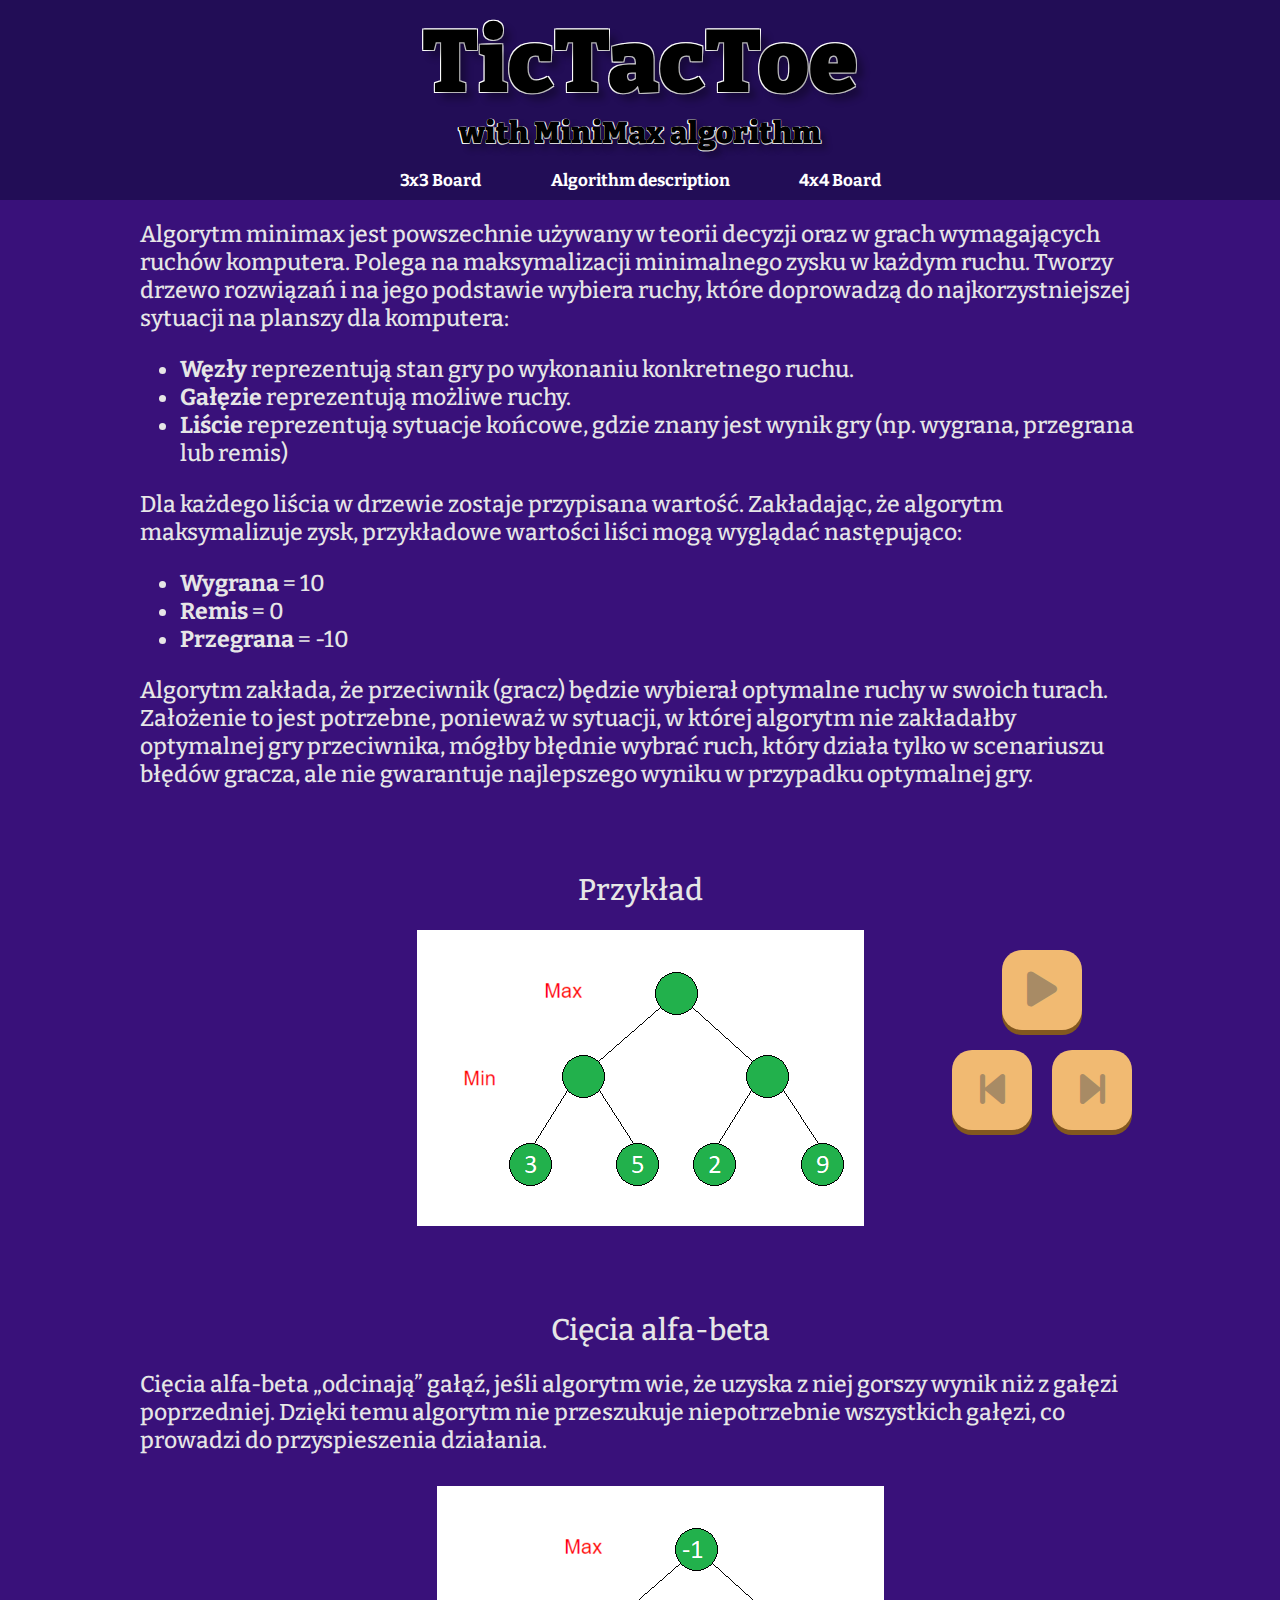
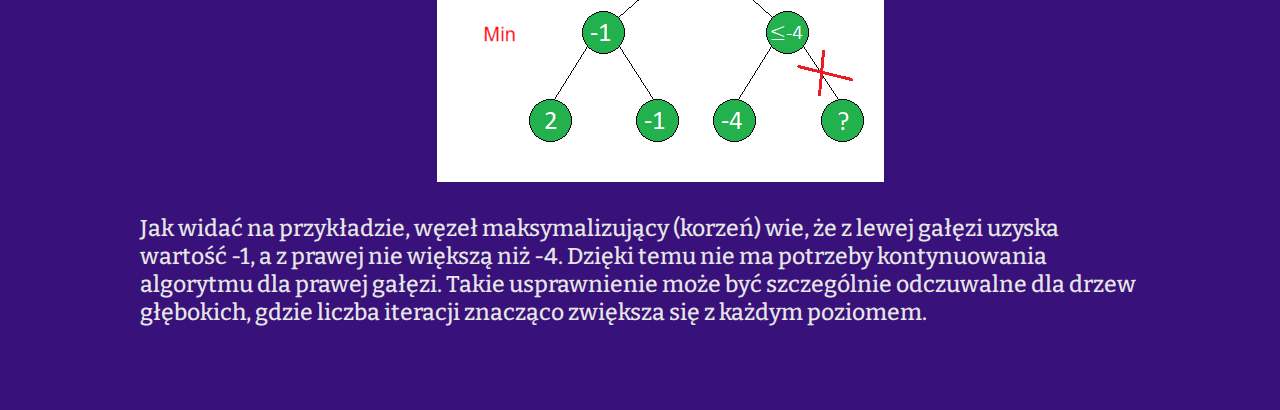
==== commit 78d7c568: "Fixes" ====
--- a/description.html
+++ b/description.html
@@ -3,7 +3,7 @@
 <head>
     <meta charset="UTF-8">
     <title>TicTacToe with MiniMax algorithm</title>
-    <link rel="stylesheet" href="styles/game.css">
+    <link rel="stylesheet" href="styles/description.css">
     <link rel="stylesheet" href="styles/background_header.css">
     <link rel="stylesheet" href="styles/buttons.css">
 
@@ -11,10 +11,10 @@
     <link rel="preconnect" href="https://fonts.gstatic.com" crossorigin>
     <link href="https://fonts.googleapis.com/css2?family=Bitter:ital,wght@0,100..900;1,100..900&display=swap" rel="stylesheet">
     <link href="https://fonts.googleapis.com/css2?family=Roboto:wght@400;900&display=swap" rel="stylesheet">
+    <link href="https://cdnjs.cloudflare.com/ajax/libs/font-awesome/6.5.0/css/all.min.css" rel="stylesheet">
 
-    <script src="scripts/gameLogic.js" defer></script>
-    <script src="scripts/algorithm.js" defer></script>
     <script src="scripts/buttons.js" defer></script>
+    <script src="scripts/exampleAnimation.js" defer></script>
 </head>
 
 <body>
--- a/styles/description.css
+++ b/styles/description.css
@@ -0,0 +1,99 @@
+.container {
+    display: flex;
+    flex-direction: column;
+    width: 1040px;
+    height: 1810px;
+}
+
+.descriptionContainer {
+    display: flex;
+    flex-direction: column;
+    width: 1000px;
+    height: 600px;
+    padding: 20px;
+    color: rgb(230, 230, 230);
+    font-size: 23px;
+    font-weight: 500;
+}
+
+.example {
+    display: flex;
+    flex-direction: column;
+    align-items: center;
+    width: 1040px;
+    height: 420px;
+    overflow: hidden;
+}
+
+.exampleText {
+    display: flex;
+    justify-content: center;
+    align-items: center;
+    color: rgb(230, 230, 230);
+    font-size: 30px;
+    font-weight: 500;
+    width: 1040px;
+    height: 80px;
+    padding-top: 10px;
+}
+
+.imageContainer {
+    position: relative;
+    height: 296px;
+    width: 447px;
+}
+
+.image {
+    position: absolute;
+    top: 0;
+    left: 0;
+    width: 100%;
+    height: auto;
+    opacity: 0;
+    transition: opacity 0.4s ease-in-out;
+}
+
+.image.active {
+    opacity: 1;
+}
+
+.exampleGIF {
+    position: relative;
+    width: 1040px;
+    height: 300px;
+    display: flex;
+    justify-content: center;
+}
+
+.alphaBetaExample {
+    width: 1000px;
+    height: 650px;
+    display: flex;
+    flex-direction: column;
+    color: rgb(230, 230, 230);
+    font-size: 23px;
+    font-weight: 500;
+    padding: 20px;
+}
+
+.ABText {
+    display: flex;
+    justify-content: center;
+    align-items: center;
+    color: rgb(230, 230, 230);
+    font-size: 30px;
+    font-weight: 500;
+    width: 1040px;
+    height: 80px;
+    padding-top: 10px;
+}
+
+.ABImage {
+    display: flex;
+    align-items: center;
+    justify-content: center;
+    width: 1040px;
+    height: 300px;
+    margin-top: 30px;
+    margin-bottom: 30px;
+}